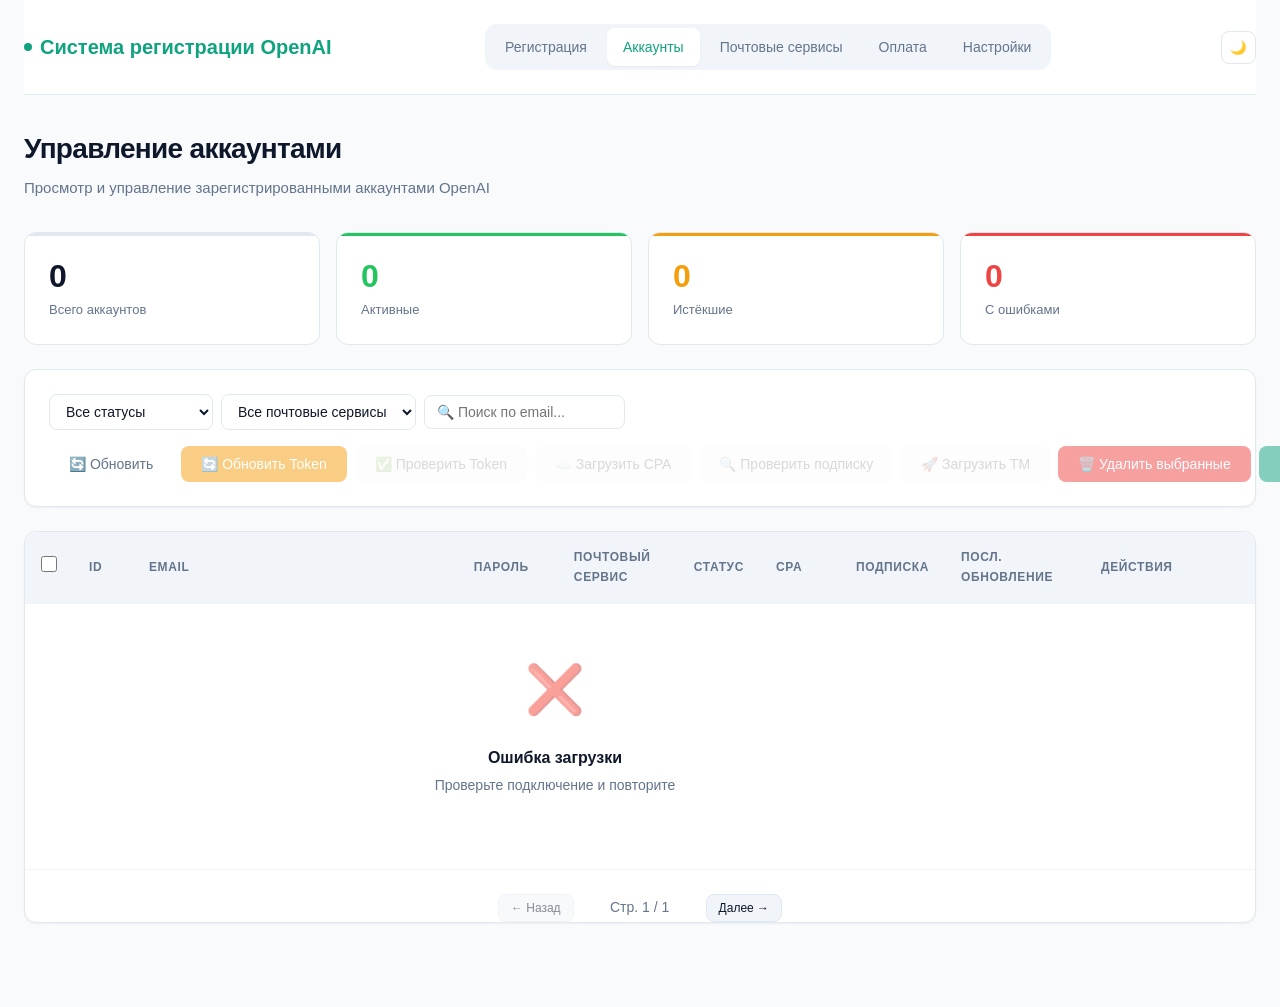
==== templates/accounts.html @ 8a173ce8 "first commit Co-Authored-By: Claude Opus 4.6 (1M context) <noreply@anthropic.com>" ====
<!DOCTYPE html>
<html lang="ru">
<head>
    <meta charset="UTF-8">
    <meta name="viewport" content="width=device-width, initial-scale=1.0">
    <title>Управление аккаунтами - Система регистрации OpenAI</title>
    <link rel="stylesheet" href="/static/css/style.css">
    <link rel="icon" href="data:image/svg+xml,<svg xmlns='http://www.w3.org/2000/svg' viewBox='0 0 100 100'><text y='.9em' font-size='90'>📋</text></svg>">
    <style>
        .password-cell {
            font-family: var(--font-mono);
            font-size: 0.75rem;
        }
        .password-hidden {
            filter: blur(4px);
            cursor: pointer;
            transition: filter 0.2s;
        }
        .password-hidden:hover {
            filter: blur(0);
        }
        .token-status {
            display: flex;
            align-items: center;
            gap: 4px;
        }
        .token-status .dot {
            width: 8px;
            height: 8px;
            border-radius: 50%;
        }
        .token-status .dot.healthy { background: var(--success-color); }
        .token-status .dot.warning { background: var(--warning-color); }
        .token-status .dot.expired { background: var(--danger-color); }
        .cpa-status {
            display: flex;
            align-items: center;
            justify-content: center;
        }
        .cpa-status .badge {
            font-size: 0.7rem;
            padding: 2px 6px;
            border-radius: 10px;
        }
        .cpa-status .badge.uploaded { background: var(--success-color); color: white; }
        .cpa-status .badge.pending { background: var(--border-color); color: var(--text-secondary); }
    </style>
</head>
<body>
    <div class="container">
        <!-- Навигация -->
        <nav class="navbar">
            <div class="nav-brand">
                <h1>Система регистрации OpenAI</h1>
            </div>
            <div class="nav-links">
                <a href="/" class="nav-link">Регистрация</a>
                <a href="/accounts" class="nav-link active">Аккаунты</a>
                <a href="/email-services" class="nav-link">Почтовые сервисы</a>
                <a href="/payment" class="nav-link">Оплата</a>
                <a href="/settings" class="nav-link">Настройки</a>
            </div>
            <button class="theme-toggle" onclick="theme.toggle()" title="Переключить тему">
                🌙
            </button>
        </nav>

        <!-- Основной контент -->
        <main class="main-content">
            <div class="page-header">
                <h2>Управление аккаунтами</h2>
                <p class="subtitle">Просмотр и управление зарегистрированными аккаунтами OpenAI</p>
            </div>

            <!-- Карточки статистики -->
            <div class="stats-grid">
                <div class="stat-card">
                    <div class="stat-value" id="total-accounts">0</div>
                    <div class="stat-label">Всего аккаунтов</div>
                </div>
                <div class="stat-card success">
                    <div class="stat-value" id="active-accounts">0</div>
                    <div class="stat-label">Активные</div>
                </div>
                <div class="stat-card warning">
                    <div class="stat-value" id="expired-accounts">0</div>
                    <div class="stat-label">Истёкшие</div>
                </div>
                <div class="stat-card danger">
                    <div class="stat-value" id="failed-accounts">0</div>
                    <div class="stat-label">С ошибками</div>
                </div>
            </div>

            <!-- Панель инструментов -->
            <div class="card toolbar-card">
                <div class="card-body toolbar">
                    <div class="toolbar-left">
                        <select id="filter-status" class="form-select">
                            <option value="">Все статусы</option>
                            <option value="active">Активные</option>
                            <option value="expired">Истёкшие</option>
                            <option value="banned">Заблокированные</option>
                            <option value="failed">С ошибками</option>
                        </select>

                        <select id="filter-service" class="form-select">
                            <option value="">Все почтовые сервисы</option>
                            <option value="tempmail">Tempmail</option>
                            <option value="outlook">Outlook</option>
                            <option value="custom_domain">Свой домен</option>
                        </select>

                        <input type="text" id="search-input" class="form-input" placeholder="🔍 Поиск по email..." style="min-width: 200px;">
                    </div>

                    <div class="toolbar-right">
                        <button class="btn btn-ghost" id="refresh-btn" title="Обновить">
                            🔄 Обновить
                        </button>
                        <button class="btn btn-warning" id="batch-refresh-btn" disabled title="Обновить Token">
                            🔄 Обновить Token
                        </button>
                        <button class="btn btn-info" id="batch-validate-btn" disabled title="Проверить Token">
                            ✅ Проверить Token
                        </button>
                        <button class="btn btn-success" id="batch-upload-cpa-btn" disabled title="Загрузить в CPA">
                            ☁️ Загрузить CPA
                        </button>
                        <button class="btn btn-info" id="batch-check-sub-btn" disabled title="Проверить подписку">
                            🔍 Проверить подписку
                        </button>
                        <button class="btn btn-success" id="batch-upload-tm-btn" disabled title="Загрузить в Team Manager">
                            🚀 Загрузить TM
                        </button>
                        <button class="btn btn-danger" id="batch-delete-btn" disabled>
                            🗑️ Удалить выбранные
                        </button>
                        <div class="dropdown">
                            <button class="btn btn-primary" id="export-btn">
                                📥 Экспорт
                            </button>
                            <div class="dropdown-menu" id="export-menu">
                                <a href="#" class="dropdown-item" data-format="json">Экспорт JSON</a>
                                <a href="#" class="dropdown-item" data-format="csv">Экспорт CSV</a>
                                <a href="#" class="dropdown-item" data-format="cpa">Экспорт CPA формат</a>
                            </div>
                        </div>
                    </div>
                </div>
            </div>

            <!-- Список аккаунтов -->
            <div class="card">
                <div class="card-body" style="padding: 0;">
                    <div class="table-container">
                        <table class="data-table">
                            <thead>
                                <tr>
                                    <th style="width: 40px;"><input type="checkbox" id="select-all"></th>
                                    <th style="width: 60px;">ID</th>
                                    <th>Email</th>
                                    <th style="width: 100px;">Пароль</th>
                                    <th style="width: 120px;">Почтовый сервис</th>
                                    <th style="width: 80px;">Статус</th>
                                    <th style="width: 80px;">CPA</th>
                                    <th style="width: 80px;">Подписка</th>
                                    <th style="width: 140px;">Посл. обновление</th>
                                    <th style="width: 170px;">Действия</th>
                                </tr>
                            </thead>
                            <tbody id="accounts-table">
                                <tr>
                                    <td colspan="11">
                                        <div class="empty-state">
                                            <div class="skeleton skeleton-text" style="width: 60%;"></div>
                                            <div class="skeleton skeleton-text" style="width: 80%;"></div>
                                            <div class="skeleton skeleton-text" style="width: 40%;"></div>
                                        </div>
                                    </td>
                                </tr>
                            </tbody>
                        </table>
                    </div>

                    <!-- Пагинация -->
                    <div class="pagination" id="pagination">
                        <button class="btn btn-secondary btn-sm" id="prev-page" disabled>
                            ← Назад
                        </button>
                        <span id="page-info">Стр. 1 / 1</span>
                        <button class="btn btn-secondary btn-sm" id="next-page">
                            Далее →
                        </button>
                    </div>
                </div>
            </div>
        </main>
    </div>

    <!-- Модальное окно деталей -->
    <div class="modal" id="detail-modal">
        <div class="modal-content">
            <div class="modal-header">
                <h3>📋 Детали аккаунта</h3>
                <button class="modal-close" id="close-modal">&times;</button>
            </div>
            <div class="modal-body" id="modal-body">
                <!-- Динамическая загрузка -->
            </div>
        </div>
    </div>

    <script src="/static/js/utils.js"></script>
    <script src="/static/js/accounts.js"></script>
</body>
</html>
---- static/css/style.css ----
/*
 * OpenAI 注册系统 - 主样式表
 * 现代化、响应式设计，支持暗色模式
 */

/* CSS 变量 - 亮色主题 */
:root {
    /* 主色调 */
    --primary-color: #10a37f;
    --primary-hover: #0d8a6a;
    --primary-light: rgba(16, 163, 127, 0.1);
    --primary-dark: #0a7d5e;

    /* 语义色 */
    --danger-color: #ef4444;
    --danger-hover: #dc2626;
    --danger-light: rgba(239, 68, 68, 0.1);
    --warning-color: #f59e0b;
    --warning-light: rgba(245, 158, 11, 0.1);
    --success-color: #22c55e;
    --success-light: rgba(34, 197, 94, 0.1);
    --info-color: #3b82f6;
    --info-light: rgba(59, 130, 246, 0.1);

    /* 中性色 */
    --secondary-color: #6b7280;
    --background: #f8fafc;
    --surface: #ffffff;
    --surface-hover: #f1f5f9;
    --border: #e2e8f0;
    --border-light: #f1f5f9;

    /* 文字色 */
    --text-primary: #0f172a;
    --text-secondary: #64748b;
    --text-muted: #94a3b8;

    /* 阴影 */
    --shadow-sm: 0 1px 2px 0 rgb(0 0 0 / 0.05);
    --shadow: 0 1px 3px 0 rgb(0 0 0 / 0.1), 0 1px 2px -1px rgb(0 0 0 / 0.1);
    --shadow-md: 0 4px 6px -1px rgb(0 0 0 / 0.1), 0 2px 4px -2px rgb(0 0 0 / 0.1);
    --shadow-lg: 0 10px 15px -3px rgb(0 0 0 / 0.1), 0 4px 6px -4px rgb(0 0 0 / 0.1);

    /* 圆角 */
    --radius-sm: 4px;
    --radius: 8px;
    --radius-lg: 12px;
    --radius-xl: 16px;
    --radius-full: 9999px;

    /* 动画 */
    --transition-fast: 150ms ease;
    --transition: 200ms ease;
    --transition-slow: 300ms ease;

    /* 字体 */
    --font-sans: -apple-system, BlinkMacSystemFont, 'Segoe UI', Roboto, 'Helvetica Neue', Arial, sans-serif;
    --font-mono: 'SF Mono', 'Monaco', 'Inconsolata', 'Fira Code', 'Droid Sans Mono', monospace;

    /* 间距 */
    --spacing-xs: 4px;
    --spacing-sm: 8px;
    --spacing-md: 16px;
    --spacing-lg: 24px;
    --spacing-xl: 32px;
}

/* 暗色主题 */
[data-theme="dark"] {
    --primary-color: #34d399;
    --primary-hover: #6ee7b7;
    --primary-light: rgba(52, 211, 153, 0.15);
    --primary-dark: #10b981;

    --danger-color: #f87171;
    --danger-hover: #fca5a5;
    --danger-light: rgba(248, 113, 113, 0.15);
    --warning-color: #fbbf24;
    --warning-light: rgba(251, 191, 36, 0.15);
    --success-color: #4ade80;
    --success-light: rgba(74, 222, 128, 0.15);
    --info-color: #60a5fa;
    --info-light: rgba(96, 165, 250, 0.15);

    --secondary-color: #94a3b8;
    --background: #0f172a;
    --surface: #1e293b;
    --surface-hover: #334155;
    --border: #334155;
    --border-light: #1e293b;

    --text-primary: #f1f5f9;
    --text-secondary: #94a3b8;
    --text-muted: #64748b;

    --shadow-sm: 0 1px 2px 0 rgb(0 0 0 / 0.3);
    --shadow: 0 1px 3px 0 rgb(0 0 0 / 0.4), 0 1px 2px -1px rgb(0 0 0 / 0.4);
    --shadow-md: 0 4px 6px -1px rgb(0 0 0 / 0.4), 0 2px 4px -2px rgb(0 0 0 / 0.4);
    --shadow-lg: 0 10px 15px -3px rgb(0 0 0 / 0.4), 0 4px 6px -4px rgb(0 0 0 / 0.4);
}

/* 重置样式 */
*, *::before, *::after {
    margin: 0;
    padding: 0;
    box-sizing: border-box;
}

html {
    font-size: 16px;
    scroll-behavior: smooth;
}

body {
    font-family: var(--font-sans);
    background-color: var(--background);
    color: var(--text-primary);
    line-height: 1.6;
    min-height: 100vh;
    -webkit-font-smoothing: antialiased;
    -moz-osx-font-smoothing: grayscale;
}

/* ============================================
   布局
   ============================================ */

.container {
    max-width: 1280px;
    margin: 0 auto;
    padding: 0 var(--spacing-lg);
}

/* ============================================
   导航栏
   ============================================ */

.navbar {
    display: flex;
    justify-content: space-between;
    align-items: center;
    padding: var(--spacing-lg) 0;
    background: var(--surface);
    border-bottom: 1px solid var(--border);
    margin-bottom: var(--spacing-xl);
    position: sticky;
    top: 0;
    z-index: 100;
    backdrop-filter: blur(8px);
}

.nav-brand h1 {
    font-size: 1.25rem;
    font-weight: 700;
    color: var(--primary-color);
    display: flex;
    align-items: center;
    gap: var(--spacing-sm);
}

.nav-brand h1::before {
    content: '';
    display: inline-block;
    width: 8px;
    height: 8px;
    background: var(--primary-color);
    border-radius: 50%;
    animation: pulse 2s infinite;
}

@keyframes pulse {
    0%, 100% { opacity: 1; transform: scale(1); }
    50% { opacity: 0.5; transform: scale(1.2); }
}

.nav-links {
    display: flex;
    gap: var(--spacing-xs);
    background: var(--border-light);
    padding: var(--spacing-xs);
    border-radius: var(--radius-lg);
}

.nav-link {
    text-decoration: none;
    color: var(--text-secondary);
    padding: var(--spacing-sm) var(--spacing-md);
    border-radius: var(--radius);
    font-size: 0.875rem;
    font-weight: 500;
    transition: all var(--transition);
}

.nav-link:hover {
    color: var(--text-primary);
    background: var(--surface);
}

.nav-link.active {
    color: var(--primary-color);
    background: var(--surface);
    box-shadow: var(--shadow-sm);
}

/* 主题切换按钮 */
.theme-toggle {
    background: var(--surface);
    border: 1px solid var(--border);
    border-radius: var(--radius);
    padding: var(--spacing-sm);
    cursor: pointer;
    color: var(--text-secondary);
    transition: all var(--transition);
    margin-left: var(--spacing-md);
}

.theme-toggle:hover {
    color: var(--text-primary);
    background: var(--surface-hover);
}

/* ============================================
   主内容区
   ============================================ */

.main-content {
    padding-bottom: 60px;
}

.page-header {
    margin-bottom: var(--spacing-xl);
}

.page-header h2 {
    font-size: 1.75rem;
    font-weight: 700;
    margin-bottom: var(--spacing-xs);
    letter-spacing: -0.025em;
}

.subtitle {
    color: var(--text-secondary);
    font-size: 0.9375rem;
}

/* ============================================
   卡片
   ============================================ */

.card {
    background: var(--surface);
    border-radius: var(--radius-lg);
    border: 1px solid var(--border);
    margin-bottom: var(--spacing-lg);
    box-shadow: var(--shadow-sm);
    overflow: hidden;
    transition: box-shadow var(--transition);
}

.card:hover {
    box-shadow: var(--shadow);
}

.card-header {
    padding: var(--spacing-md) var(--spacing-lg);
    border-bottom: 1px solid var(--border);
    display: flex;
    justify-content: space-between;
    align-items: center;
    background: var(--surface);
}

.card-header h3 {
    font-size: 0.9375rem;
    font-weight: 600;
    color: var(--text-primary);
}

.card-body {
    padding: var(--spacing-lg);
}

/* 工具栏卡片允许下拉菜单溢出 */
.card.toolbar-card {
    overflow: visible;
}

.card-body.toolbar {
    overflow: visible;
}

/* ============================================
   表单元素
   ============================================ */

.form-group {
    margin-bottom: var(--spacing-md);
}

.form-group label {
    display: block;
    margin-bottom: var(--spacing-xs);
    font-weight: 500;
    font-size: 0.8125rem;
    color: var(--text-secondary);
}

.form-group input,
.form-group select,
.form-group textarea {
    width: 100%;
    padding: 10px 14px;
    border: 1px solid var(--border);
    border-radius: var(--radius);
    font-size: 0.875rem;
    font-family: inherit;
    background: var(--surface);
    color: var(--text-primary);
    transition: all var(--transition);
}

.form-group input:hover,
.form-group select:hover,
.form-group textarea:hover {
    border-color: var(--text-muted);
}

.form-group input:focus,
.form-group select:focus,
.form-group textarea:focus {
    outline: none;
    border-color: var(--primary-color);
    box-shadow: 0 0 0 3px var(--primary-light);
}

.form-group input::placeholder,
.form-group textarea::placeholder {
    color: var(--text-muted);
}

.form-group textarea {
    resize: vertical;
    min-height: 100px;
}

.form-row {
    display: grid;
    grid-template-columns: repeat(auto-fit, minmax(200px, 1fr));
    gap: var(--spacing-md);
}

.form-actions {
    display: flex;
    gap: var(--spacing-sm);
    margin-top: var(--spacing-lg);
    padding-top: var(--spacing-lg);
    border-top: 1px solid var(--border-light);
}

/* Checkbox 样式优化 */
.form-group input[type="checkbox"] {
    width: auto;
    margin-right: var(--spacing-sm);
    accent-color: var(--primary-color);
}

/* ============================================
   按钮
   ============================================ */

.btn {
    display: inline-flex;
    align-items: center;
    justify-content: center;
    gap: var(--spacing-sm);
    padding: 10px 20px;
    font-size: 0.875rem;
    font-weight: 500;
    font-family: inherit;
    border-radius: var(--radius);
    border: none;
    cursor: pointer;
    transition: all var(--transition);
    white-space: nowrap;
}

.btn:disabled {
    opacity: 0.5;
    cursor: not-allowed;
}

.btn-primary {
    background: var(--primary-color);
    color: white;
}

.btn-primary:hover:not(:disabled) {
    background: var(--primary-hover);
    transform: translateY(-1px);
    box-shadow: var(--shadow-md);
}

.btn-primary:active:not(:disabled) {
    transform: translateY(0);
}

.btn-secondary {
    background: var(--surface-hover);
    color: var(--text-primary);
    border: 1px solid var(--border);
}

.btn-secondary:hover:not(:disabled) {
    background: var(--border);
    border-color: var(--text-muted);
}

.btn-danger {
    background: var(--danger-color);
    color: white;
}

.btn-danger:hover:not(:disabled) {
    background: var(--danger-hover);
    transform: translateY(-1px);
}

.btn-warning {
    background: var(--warning-color);
    color: white;
}

.btn-warning:hover:not(:disabled) {
    background: #d97706;
}

.btn-ghost {
    background: transparent;
    color: var(--text-secondary);
}

.btn-ghost:hover:not(:disabled) {
    background: var(--surface-hover);
    color: var(--text-primary);
}

.btn-sm {
    padding: 6px 12px;
    font-size: 0.75rem;
}

.btn-lg {
    padding: 14px 28px;
    font-size: 1rem;
}

.btn-icon {
    padding: var(--spacing-sm);
    width: 36px;
    height: 36px;
}

/* 加载状态 */
.btn.loading {
    position: relative;
    color: transparent;
    pointer-events: none;
}

.btn.loading::after {
    content: '';
    position: absolute;
    width: 16px;
    height: 16px;
    border: 2px solid currentColor;
    border-right-color: transparent;
    border-radius: 50%;
    animation: spin 0.75s linear infinite;
    color: white;
}

@keyframes spin {
    to { transform: rotate(360deg); }
}

/* ============================================
   控制台日志
   ============================================ */

.console-log {
    background: linear-gradient(180deg, #1a1b26 0%, #16161e 100%);
    color: #a9b1d6;
    padding: var(--spacing-md);
    border-radius: var(--radius);
    font-family: var(--font-mono);
    font-size: 0.8125rem;
    height: 320px;
    overflow-y: auto;
    line-height: 1.7;
    position: relative;
}

.console-log::before {
    content: '';
    position: absolute;
    top: 0;
    left: 0;
    right: 0;
    height: 40px;
    background: linear-gradient(180deg, #1a1b26 0%, transparent 100%);
    pointer-events: none;
    z-index: 1;
}

.log-line {
    margin-bottom: 2px;
    white-space: pre-wrap;
    word-break: break-all;
    padding: 2px 0;
    animation: fadeIn 0.2s ease;
}

@keyframes fadeIn {
    from { opacity: 0; transform: translateY(-4px); }
    to { opacity: 1; transform: translateY(0); }
}

.log-line.info { color: #7aa2f7; }
.log-line.success { color: #9ece6a; }
.log-line.error { color: #f7768e; }
.log-line.warning { color: #e0af68; }
.log-line.debug { color: #565f89; }

/* 时间戳样式 */
.log-line .timestamp {
    color: #565f89;
    margin-right: var(--spacing-sm);
}

/* ============================================
   状态徽章
   ============================================ */

.status-badge {
    display: inline-flex;
    align-items: center;
    gap: var(--spacing-xs);
    padding: 4px 12px;
    border-radius: var(--radius-full);
    font-size: 0.75rem;
    font-weight: 600;
    letter-spacing: 0.025em;
}

.status-badge::before {
    content: '';
    width: 6px;
    height: 6px;
    border-radius: 50%;
    background: currentColor;
}

.status-badge.active,
.status-badge.running {
    background: var(--success-light);
    color: var(--success-color);
}

.status-badge.completed {
    background: var(--success-light);
    color: var(--success-color);
}

.status-badge.pending,
.status-badge.waiting {
    background: var(--info-light);
    color: var(--info-color);
}

.status-badge.failed,
.status-badge.error {
    background: var(--danger-light);
    color: var(--danger-color);
}

.status-badge.expired,
.status-badge.warning {
    background: var(--warning-light);
    color: var(--warning-color);
}

.status-badge.banned {
    background: var(--danger-light);
    color: var(--danger-color);
}

.status-badge.disabled {
    background: var(--border);
    color: var(--text-muted);
}

/* ============================================
   统计卡片
   ============================================ */

.stats-grid {
    display: grid;
    grid-template-columns: repeat(4, 1fr);
    gap: var(--spacing-md);
    margin-bottom: var(--spacing-lg);
}

.stat-card {
    background: var(--surface);
    border-radius: var(--radius-lg);
    border: 1px solid var(--border);
    padding: var(--spacing-lg);
    position: relative;
    overflow: hidden;
    transition: all var(--transition);
}

.stat-card::before {
    content: '';
    position: absolute;
    top: 0;
    left: 0;
    right: 0;
    height: 3px;
    background: var(--border);
}

.stat-card:hover {
    transform: translateY(-2px);
    box-shadow: var(--shadow-md);
}

.stat-card.success::before { background: var(--success-color); }
.stat-card.warning::before { background: var(--warning-color); }
.stat-card.danger::before { background: var(--danger-color); }
.stat-card.info::before { background: var(--info-color); }

.stat-value {
    font-size: 2rem;
    font-weight: 700;
    color: var(--text-primary);
    line-height: 1.2;
}

.stat-label {
    color: var(--text-secondary);
    font-size: 0.8125rem;
    margin-top: var(--spacing-xs);
}

.stat-card.success .stat-value { color: var(--success-color); }
.stat-card.warning .stat-value { color: var(--warning-color); }
.stat-card.danger .stat-value { color: var(--danger-color); }
.stat-card.info .stat-value { color: var(--info-color); }

/* ============================================
   数据表格
   ============================================ */

.table-container {
    overflow-x: auto;
    border-radius: var(--radius);
}

.data-table {
    width: 100%;
    border-collapse: collapse;
}

.data-table th,
.data-table td {
    padding: var(--spacing-md);
    text-align: left;
    border-bottom: 1px solid var(--border-light);
}

.data-table th {
    font-weight: 600;
    color: var(--text-secondary);
    font-size: 0.75rem;
    text-transform: uppercase;
    letter-spacing: 0.05em;
    background: var(--surface-hover);
    position: sticky;
    top: 0;
}

.data-table tbody tr {
    transition: background var(--transition-fast);
}

.data-table tbody tr:hover {
    background: var(--surface-hover);
}

.data-table tbody tr:last-child td {
    border-bottom: none;
}

.data-table input[type="checkbox"] {
    width: 16px;
    height: 16px;
    accent-color: var(--primary-color);
    cursor: pointer;
}

/* ============================================
   工具栏
   ============================================ */

.toolbar {
    display: flex;
    justify-content: space-between;
    align-items: center;
    flex-wrap: wrap;
    gap: var(--spacing-md);
    overflow: visible;
}

.toolbar-left,
.toolbar-right {
    display: flex;
    align-items: center;
    gap: var(--spacing-sm);
}

.form-select,
.form-input {
    padding: 8px 12px;
    border: 1px solid var(--border);
    border-radius: var(--radius);
    font-size: 0.875rem;
    background: var(--surface);
    color: var(--text-primary);
    transition: all var(--transition);
}

.form-select:hover,
.form-input:hover {
    border-color: var(--text-muted);
}

.form-select:focus,
.form-input:focus {
    outline: none;
    border-color: var(--primary-color);
    box-shadow: 0 0 0 3px var(--primary-light);
}

/* ============================================
   分页
   ============================================ */

.pagination {
    display: flex;
    justify-content: center;
    align-items: center;
    gap: var(--spacing-md);
    margin-top: var(--spacing-lg);
    padding-top: var(--spacing-lg);
    border-top: 1px solid var(--border-light);
}

#page-info {
    color: var(--text-secondary);
    font-size: 0.875rem;
    min-width: 100px;
    text-align: center;
}

/* ============================================
   标签页
   ============================================ */

.tabs {
    display: flex;
    gap: var(--spacing-xs);
    margin-bottom: var(--spacing-lg);
    background: var(--surface);
    padding: var(--spacing-xs);
    border-radius: var(--radius-lg);
    border: 1px solid var(--border);
}

.tab-btn {
    flex: 1;
    padding: var(--spacing-sm) var(--spacing-md);
    background: transparent;
    border: none;
    cursor: pointer;
    font-size: 0.875rem;
    font-weight: 500;
    font-family: inherit;
    color: var(--text-secondary);
    border-radius: var(--radius);
    transition: all var(--transition);
}

.tab-btn:hover {
    color: var(--text-primary);
    background: var(--surface-hover);
}

.tab-btn.active {
    color: var(--primary-color);
    background: var(--primary-light);
}

.tab-content {
    display: none;
    animation: fadeIn 0.2s ease;
}

.tab-content.active {
    display: block;
}

/* ============================================
   模态框
   ============================================ */

.modal {
    display: none;
    position: fixed;
    inset: 0;
    background: rgba(0, 0, 0, 0.5);
    backdrop-filter: blur(4px);
    z-index: 1000;
    align-items: center;
    justify-content: center;
    padding: var(--spacing-lg);
}

.modal.active {
    display: flex;
    animation: fadeIn 0.2s ease;
}

.modal-content {
    background: var(--surface);
    border-radius: var(--radius-xl);
    max-width: 560px;
    width: 100%;
    max-height: 85vh;
    overflow: hidden;
    box-shadow: var(--shadow-lg);
    animation: slideUp 0.3s ease;
}

@keyframes slideUp {
    from {
        opacity: 0;
        transform: translateY(20px);
    }
    to {
        opacity: 1;
        transform: translateY(0);
    }
}

.modal-header {
    padding: var(--spacing-lg);
    border-bottom: 1px solid var(--border);
    display: flex;
    justify-content: space-between;
    align-items: center;
}

.modal-header h3 {
    font-size: 1.125rem;
    font-weight: 600;
}

.modal-close {
    background: transparent;
    border: none;
    font-size: 1.5rem;
    cursor: pointer;
    color: var(--text-muted);
    width: 32px;
    height: 32px;
    display: flex;
    align-items: center;
    justify-content: center;
    border-radius: var(--radius);
    transition: all var(--transition);
}

.modal-close:hover {
    color: var(--text-primary);
    background: var(--surface-hover);
}

.modal-body {
    padding: var(--spacing-lg);
    overflow-y: auto;
    max-height: calc(85vh - 140px);
}

/* ============================================
   下拉菜单
   ============================================ */

.dropdown {
    position: relative;
    display: inline-block;
}

.dropdown-menu {
    display: none;
    position: absolute;
    right: 0;
    top: calc(100% + 4px);
    background: var(--surface);
    border: 1px solid var(--border);
    border-radius: var(--radius);
    min-width: 160px;
    box-shadow: var(--shadow-lg);
    z-index: 100;
    overflow: hidden;
    animation: fadeIn 0.15s ease;
}

.dropdown-menu.active {
    display: block;
}

.dropdown-item {
    display: flex;
    align-items: center;
    gap: var(--spacing-sm);
    padding: var(--spacing-sm) var(--spacing-md);
    color: var(--text-primary);
    text-decoration: none;
    font-size: 0.875rem;
    transition: background var(--transition-fast);
}

.dropdown-item:hover {
    background: var(--surface-hover);
}

.dropdown-item.danger {
    color: var(--danger-color);
}

.dropdown-item.danger:hover {
    background: var(--danger-light);
}

/* ============================================
   Toast 通知
   ============================================ */

.toast-container {
    position: fixed;
    top: var(--spacing-lg);
    right: var(--spacing-lg);
    z-index: 2000;
    display: flex;
    flex-direction: column;
    gap: var(--spacing-sm);
}

.toast {
    display: flex;
    align-items: center;
    gap: var(--spacing-sm);
    padding: var(--spacing-md) var(--spacing-lg);
    background: var(--surface);
    border: 1px solid var(--border);
    border-radius: var(--radius);
    box-shadow: var(--shadow-lg);
    font-size: 0.875rem;
    animation: slideIn 0.3s ease;
    max-width: 400px;
}

@keyframes slideIn {
    from {
        opacity: 0;
        transform: translateX(100%);
    }
    to {
        opacity: 1;
        transform: translateX(0);
    }
}

.toast.success {
    border-left: 3px solid var(--success-color);
}

.toast.error {
    border-left: 3px solid var(--danger-color);
}

.toast.warning {
    border-left: 3px solid var(--warning-color);
}

.toast.info {
    border-left: 3px solid var(--info-color);
}

/* ============================================
   进度条
   ============================================ */

.progress-bar-container {
    background: var(--border);
    border-radius: var(--radius-full);
    height: 8px;
    overflow: hidden;
    margin-bottom: var(--spacing-md);
}

.progress-bar {
    background: linear-gradient(90deg, var(--primary-color), var(--primary-dark));
    height: 100%;
    border-radius: var(--radius-full);
    transition: width 0.3s ease;
    position: relative;
}

.progress-bar.indeterminate {
    background: linear-gradient(90deg,
        transparent 0%,
        var(--primary-color) 50%,
        transparent 100%);
    animation: indeterminate 1.5s infinite linear;
}

@keyframes indeterminate {
    from { transform: translateX(-100%); }
    to { transform: translateX(100%); }
}

/* ============================================
   空状态
   ============================================ */

.empty-state {
    text-align: center;
    padding: var(--spacing-xl) var(--spacing-lg);
    color: var(--text-secondary);
}

.empty-state-icon {
    font-size: 3rem;
    margin-bottom: var(--spacing-md);
    opacity: 0.5;
}

.empty-state-title {
    font-size: 1rem;
    font-weight: 600;
    color: var(--text-primary);
    margin-bottom: var(--spacing-xs);
}

.empty-state-description {
    font-size: 0.875rem;
    max-width: 300px;
    margin: 0 auto;
}

/* ============================================
   骨架屏
   ============================================ */

.skeleton {
    background: linear-gradient(90deg,
        var(--border) 25%,
        var(--surface-hover) 50%,
        var(--border) 75%);
    background-size: 200% 100%;
    animation: skeleton-loading 1.5s infinite;
    border-radius: var(--radius-sm);
}

@keyframes skeleton-loading {
    0% { background-position: 200% 0; }
    100% { background-position: -200% 0; }
}

.skeleton-text {
    height: 16px;
    margin-bottom: var(--spacing-sm);
}

.skeleton-text:last-child {
    width: 60%;
}

/* ============================================
   信息网格
   ============================================ */

.info-grid {
    display: grid;
    grid-template-columns: repeat(2, 1fr);
    gap: var(--spacing-md);
}

.info-item {
    display: flex;
    flex-direction: column;
    gap: 2px;
}

.info-item .label {
    color: var(--text-secondary);
    font-size: 0.8125rem;
}

.info-item .value {
    font-size: 1rem;
    font-weight: 500;
    word-break: break-all;
}

/* ============================================
   导入区域
   ============================================ */

.import-info {
    background: var(--info-light);
    border: 1px solid var(--info-color);
    border-radius: var(--radius);
    padding: var(--spacing-md);
    margin-bottom: var(--spacing-md);
    font-size: 0.875rem;
}

.import-info p {
    margin-bottom: var(--spacing-sm);
}

.import-info ul {
    margin: var(--spacing-sm) 0;
    padding-left: var(--spacing-lg);
}

.import-info li {
    margin-bottom: var(--spacing-xs);
}

.import-info code {
    background: var(--surface);
    padding: 2px 6px;
    border-radius: var(--radius-sm);
    font-family: var(--font-mono);
    font-size: 0.8125rem;
}

.import-stats {
    display: flex;
    gap: var(--spacing-lg);
    padding: var(--spacing-md);
    background: var(--success-light);
    border-radius: var(--radius);
}

.import-errors {
    background: var(--danger-light);
    border-radius: var(--radius);
    padding: var(--spacing-md);
    font-size: 0.8125rem;
    color: var(--danger-color);
}

/* ============================================
   批量统计
   ============================================ */

.batch-stats {
    display: flex;
    justify-content: space-around;
    gap: var(--spacing-lg);
    text-align: center;
}

.batch-stats span {
    color: var(--text-secondary);
    font-size: 0.875rem;
}

.batch-stats strong {
    display: block;
    font-size: 1.5rem;
    color: var(--text-primary);
    margin-top: var(--spacing-xs);
    font-weight: 700;
}

/* ============================================
   响应式设计
   ============================================ */

@media (max-width: 1024px) {
    .stats-grid {
        grid-template-columns: repeat(2, 1fr);
    }
}

@media (max-width: 768px) {
    .container {
        padding: 0 var(--spacing-md);
    }

    .navbar {
        flex-direction: column;
        gap: var(--spacing-md);
        padding: var(--spacing-md) 0;
    }

    .nav-links {
        width: 100%;
        justify-content: center;
    }

    .toolbar {
        flex-direction: column;
        align-items: stretch;
    }

    .toolbar-left,
    .toolbar-right {
        flex-direction: column;
        align-items: stretch;
    }

    .form-row {
        grid-template-columns: 1fr;
    }

    .stats-grid {
        grid-template-columns: repeat(2, 1fr);
    }

    .info-grid {
        grid-template-columns: 1fr;
    }

    .tabs {
        flex-wrap: wrap;
    }

    .tab-btn {
        flex: auto;
    }

    .batch-stats {
        flex-direction: column;
        gap: var(--spacing-md);
    }

    .modal-content {
        max-width: 100%;
        margin: var(--spacing-md);
        max-height: 90vh;
    }
}

@media (max-width: 480px) {
    .stats-grid {
        grid-template-columns: 1fr;
    }

    .stat-card {
        display: flex;
        align-items: center;
        justify-content: space-between;
    }

    .stat-value {
        font-size: 1.5rem;
    }

    .btn {
        width: 100%;
    }

    .form-actions {
        flex-direction: column;
    }
}

/* ============================================
   滚动条样式
   ============================================ */

::-webkit-scrollbar {
    width: 6px;
    height: 6px;
}

::-webkit-scrollbar-track {
    background: transparent;
}

::-webkit-scrollbar-thumb {
    background: var(--border);
    border-radius: 3px;
}

::-webkit-scrollbar-thumb:hover {
    background: var(--text-muted);
}

/* ============================================
   选择样式
   ============================================ */

::selection {
    background: var(--primary-light);
    color: var(--primary-dark);
}

/* ============================================
   打印样式
   ============================================ */

@media print {
    .navbar,
    .btn,
    .modal {
        display: none !important;
    }

    .card {
        break-inside: avoid;
        box-shadow: none;
        border: 1px solid #ddd;
    }
}
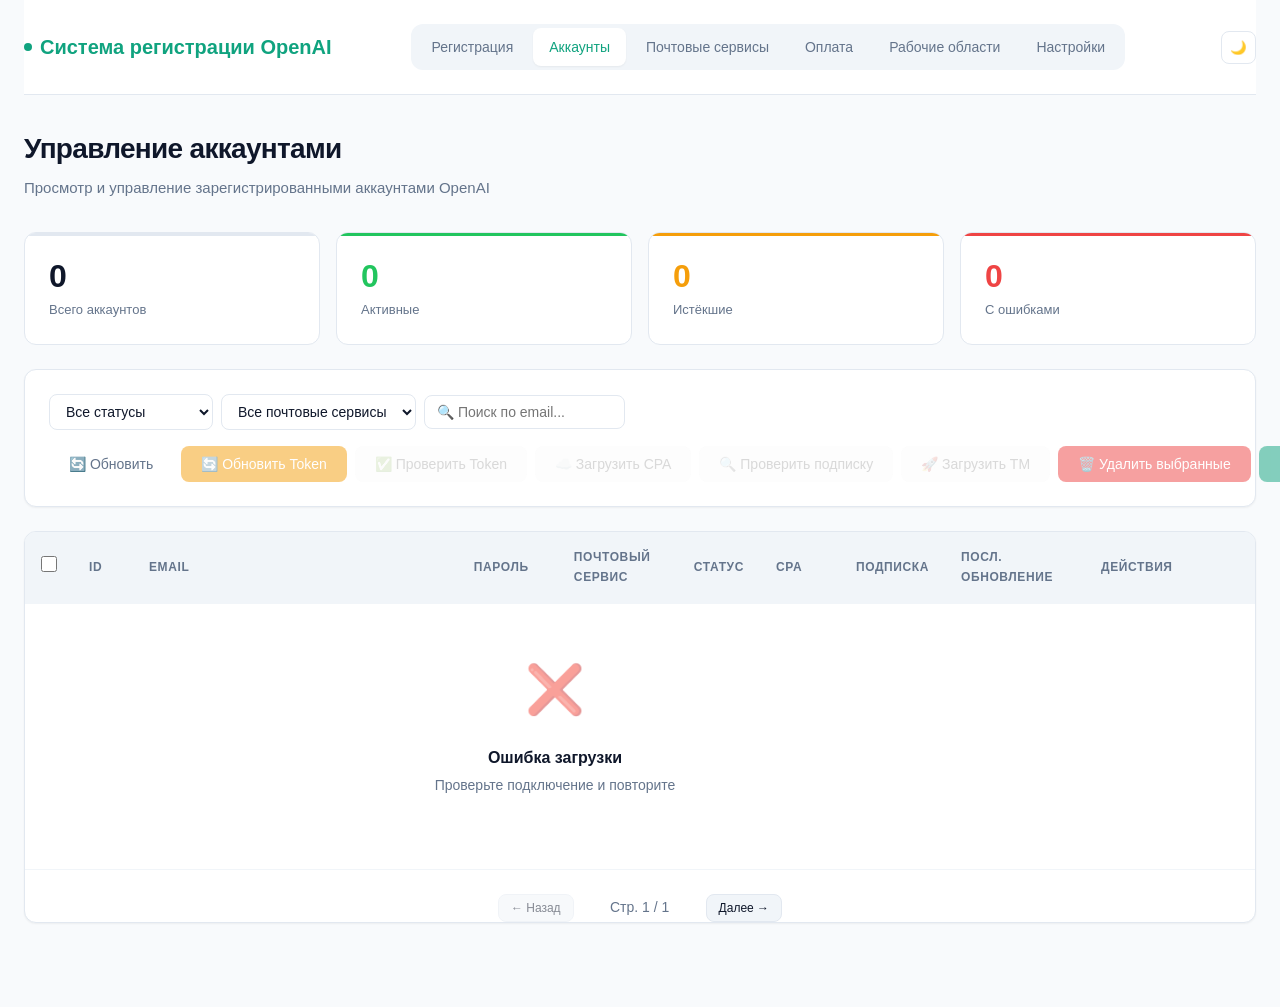
==== commit e9a99f92: "feat: scheduler, workspace routes, workspace UI page Wave 4 — 3 parallel features:  - Add WorkspaceS" ====
--- a/templates/accounts.html
+++ b/templates/accounts.html
@@ -58,6 +58,7 @@
                 <a href="/accounts" class="nav-link active">Аккаунты</a>
                 <a href="/email-services" class="nav-link">Почтовые сервисы</a>
                 <a href="/payment" class="nav-link">Оплата</a>
+                <a href="/workspace" class="nav-link">Рабочие области</a>
                 <a href="/settings" class="nav-link">Настройки</a>
             </div>
             <button class="theme-toggle" onclick="theme.toggle()" title="Переключить тему">
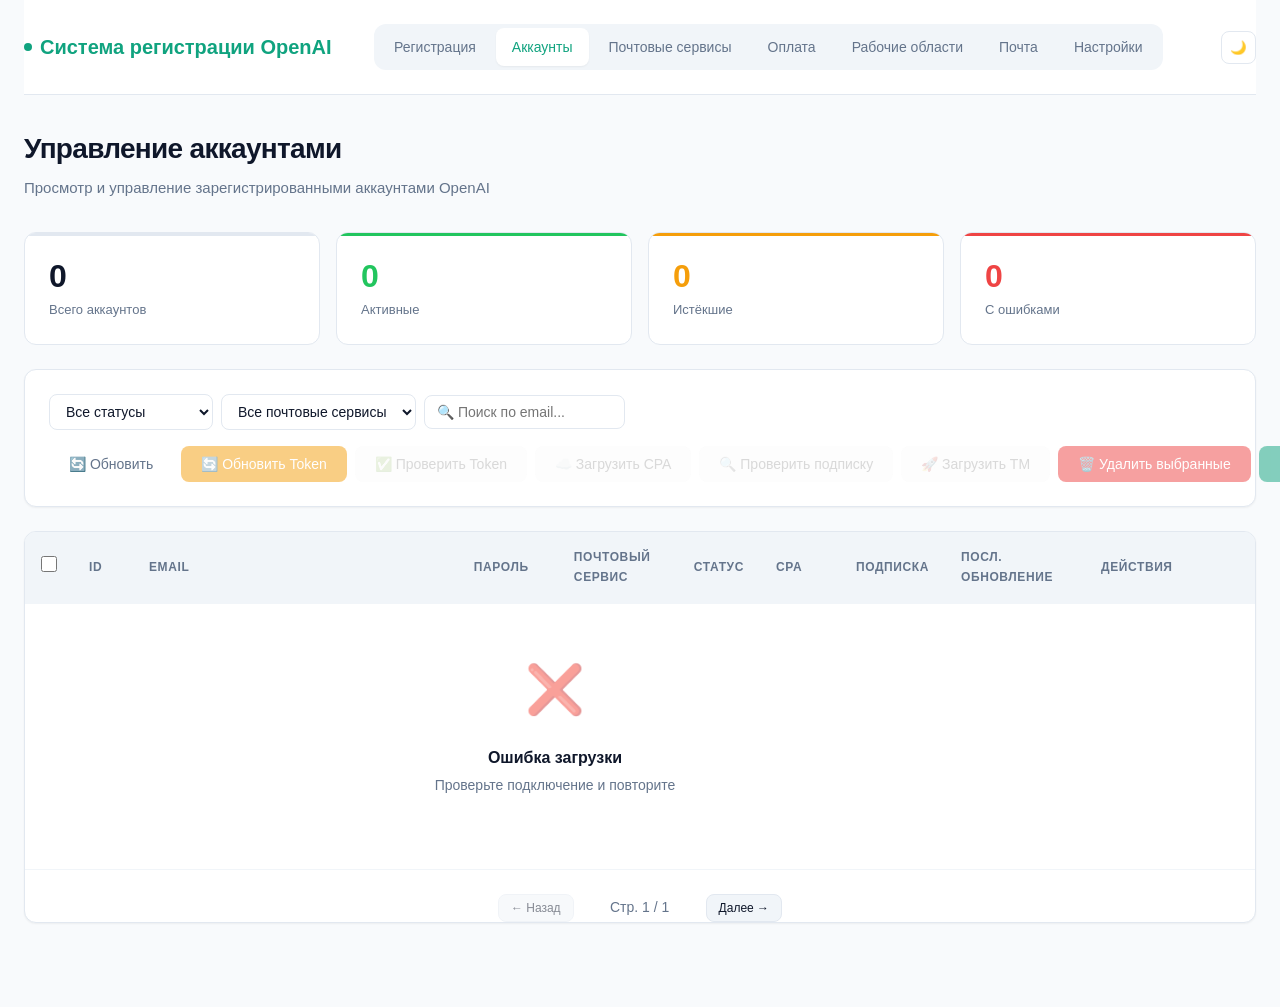
==== commit 56261b57: "feat: AxiomLauncher email service + mail inbox dashboard AxiomLauncher integration: - Cloudflare Wor" ====
--- a/templates/accounts.html
+++ b/templates/accounts.html
@@ -59,6 +59,7 @@
                 <a href="/email-services" class="nav-link">Почтовые сервисы</a>
                 <a href="/payment" class="nav-link">Оплата</a>
                 <a href="/workspace" class="nav-link">Рабочие области</a>
+                <a href="/mailbox" class="nav-link">Почта</a>
                 <a href="/settings" class="nav-link">Настройки</a>
             </div>
             <button class="theme-toggle" onclick="theme.toggle()" title="Переключить тему">
